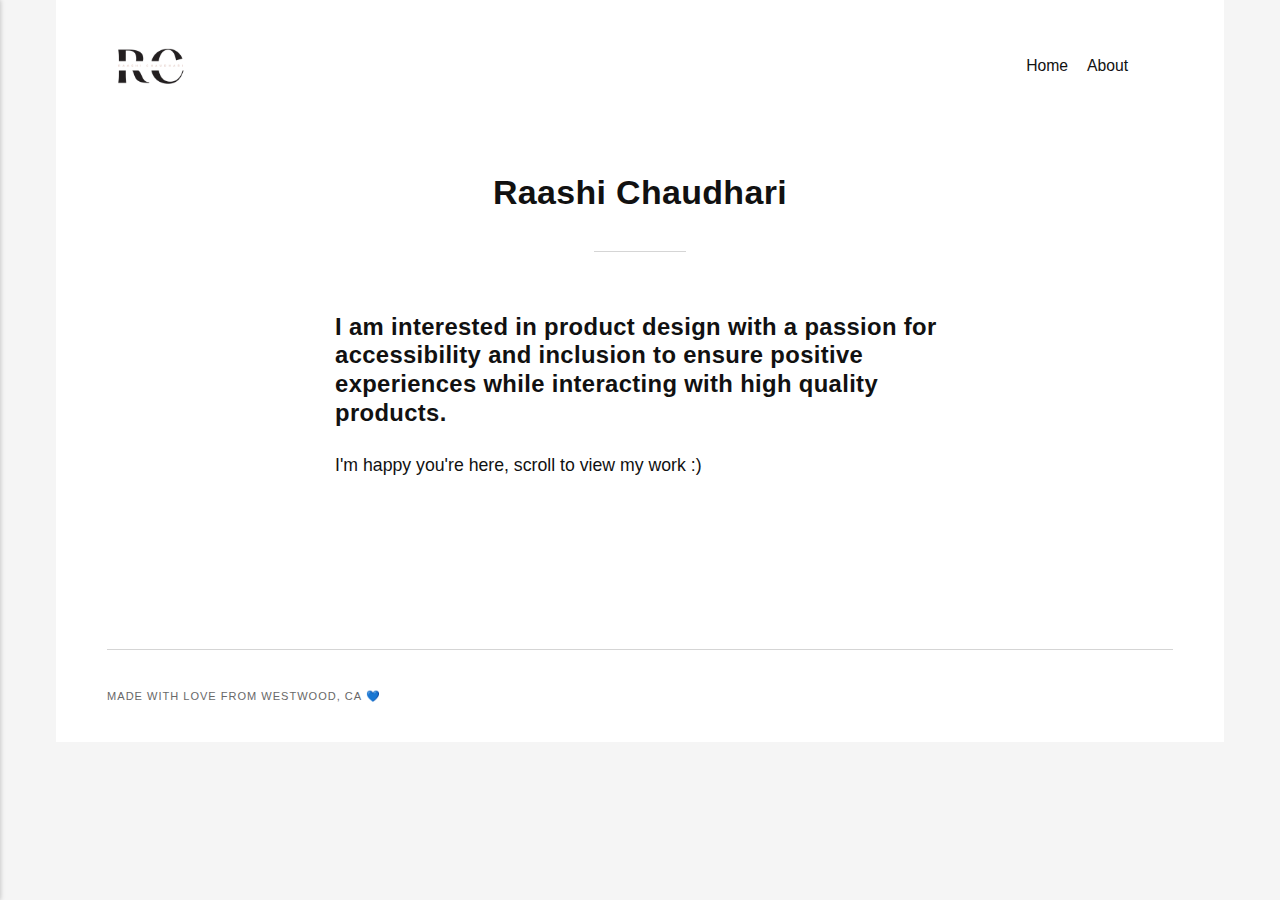
==== index.html @ 426cf376 "Publii: update content" ====
<!DOCTYPE html><html lang="en-gb"><head><meta charset="utf-8"><meta http-equiv="X-UA-Compatible" content="IE=edge"><meta name="viewport" content="width=device-width,initial-scale=1"><title>Raashi&#x27;s Portfolio</title><meta name="generator" content="Publii Open-Source CMS for Static Site"><link rel="canonical" href="https://raashic02.github.io/Portfolio/"><link rel="alternate" type="application/atom+xml" href="https://raashic02.github.io/Portfolio/feed.xml"><link rel="alternate" type="application/json" href="https://raashic02.github.io/Portfolio/feed.json"><meta property="og:title" content="Raashi's Portfolio"><meta property="og:image" content="https://raashic02.github.io/Portfolio/media/website/Black-and-White-Minimalist-Aesthetic-Initials-Font-Logo-1.png"><meta property="og:image:width" content="500"><meta property="og:image:height" content="500"><meta property="og:site_name" content="Raashi's Portfolio"><meta property="og:description" content=""><meta property="og:url" content="https://raashic02.github.io/Portfolio/"><meta property="og:type" content="website"><link rel="stylesheet" href="https://raashic02.github.io/Portfolio/assets/css/style.css?v=be22850a9bbb8f0e107ebd1450504986"><script type="application/ld+json">{"@context":"http://schema.org","@type":"Organization","name":"Raashi's Portfolio","logo":"https://raashic02.github.io/Portfolio/media/website/Black-and-White-Minimalist-Aesthetic-Initials-Font-Logo-1.png","url":"https://raashic02.github.io/Portfolio/","sameAs":["https://www.linkedin.com/in/raashi-chaudhari/"]}</script><noscript><style>img[loading] {
                    opacity: 1;
                }</style></noscript></head><body><div class="container"><header class="header" id="js-header"><a href="https://raashic02.github.io/Portfolio/" class="logo"><img src="https://raashic02.github.io/Portfolio/media/website/Black-and-White-Minimalist-Aesthetic-Initials-Font-Logo-1.png" alt="Raashi&#x27;s Portfolio" width="500" height="500"></a><nav class="navbar js-navbar"><button class="navbar__toggle js-toggle" aria-label="Menu"><span class="navbar__toggle-box"><span class="navbar__toggle-inner">Menu</span></span></button><ul class="navbar__menu"><li><a href="https://raashic02.github.io/Portfolio/raashi-chaudharis-portfolio-p/" target="_self">Home</a></li><li><a href="https://raashic02.github.io/Portfolio/about-me/" target="_self">About</a></li></ul></nav></header><main><article class="post wrapper"><header class="hero"><h1 class="post__title">Raashi Chaudhari</h1></header><div class="post__entry"><h3 class="font_0 wixui-rich-text__text"><span class="wixui-rich-text__text"><span class="color_15 wixui-rich-text__text">I am interested in product design with a passion for accessibility and inclusion to ensure positive experiences while interacting with high quality products. </span></span></h3><p>I'm happy you're here, scroll to view my work :)</p><p> </p></div></article></main><footer class="footer"><div class="footer__copyright">Made with love from Westwood, CA 💙</div><div class="footer__social"><a href="https://www.linkedin.com/in/raashi-chaudhari/" class="linkedin" aria-label="LinkedIn"><svg class="icon"><use xlink:href="https://raashic02.github.io/Portfolio/assets/svg/svg-map.svg#linkedin"/></svg></a></div></footer></div><script defer="defer" src="https://raashic02.github.io/Portfolio/assets/js/scripts.min.js?v=620157e86bfc246cfef480b1b4aadb48"></script><script>window.publiiThemeMenuConfig={mobileMenuMode:'sidebar',animationSpeed:300,submenuWidth: 'auto',doubleClickTime:500,mobileMenuExpandableSubmenus:false,relatedContainerForOverlayMenuSelector:'.navbar'};</script><script>/*<![CDATA[*/var images=document.querySelectorAll("img[loading]");for(var i=0;i<images.length;i++){if(images[i].complete){images[i].classList.add("is-loaded")}else{images[i].addEventListener("load",function(){this.classList.add("is-loaded")},false)}};/*]]>*/</script></body></html>
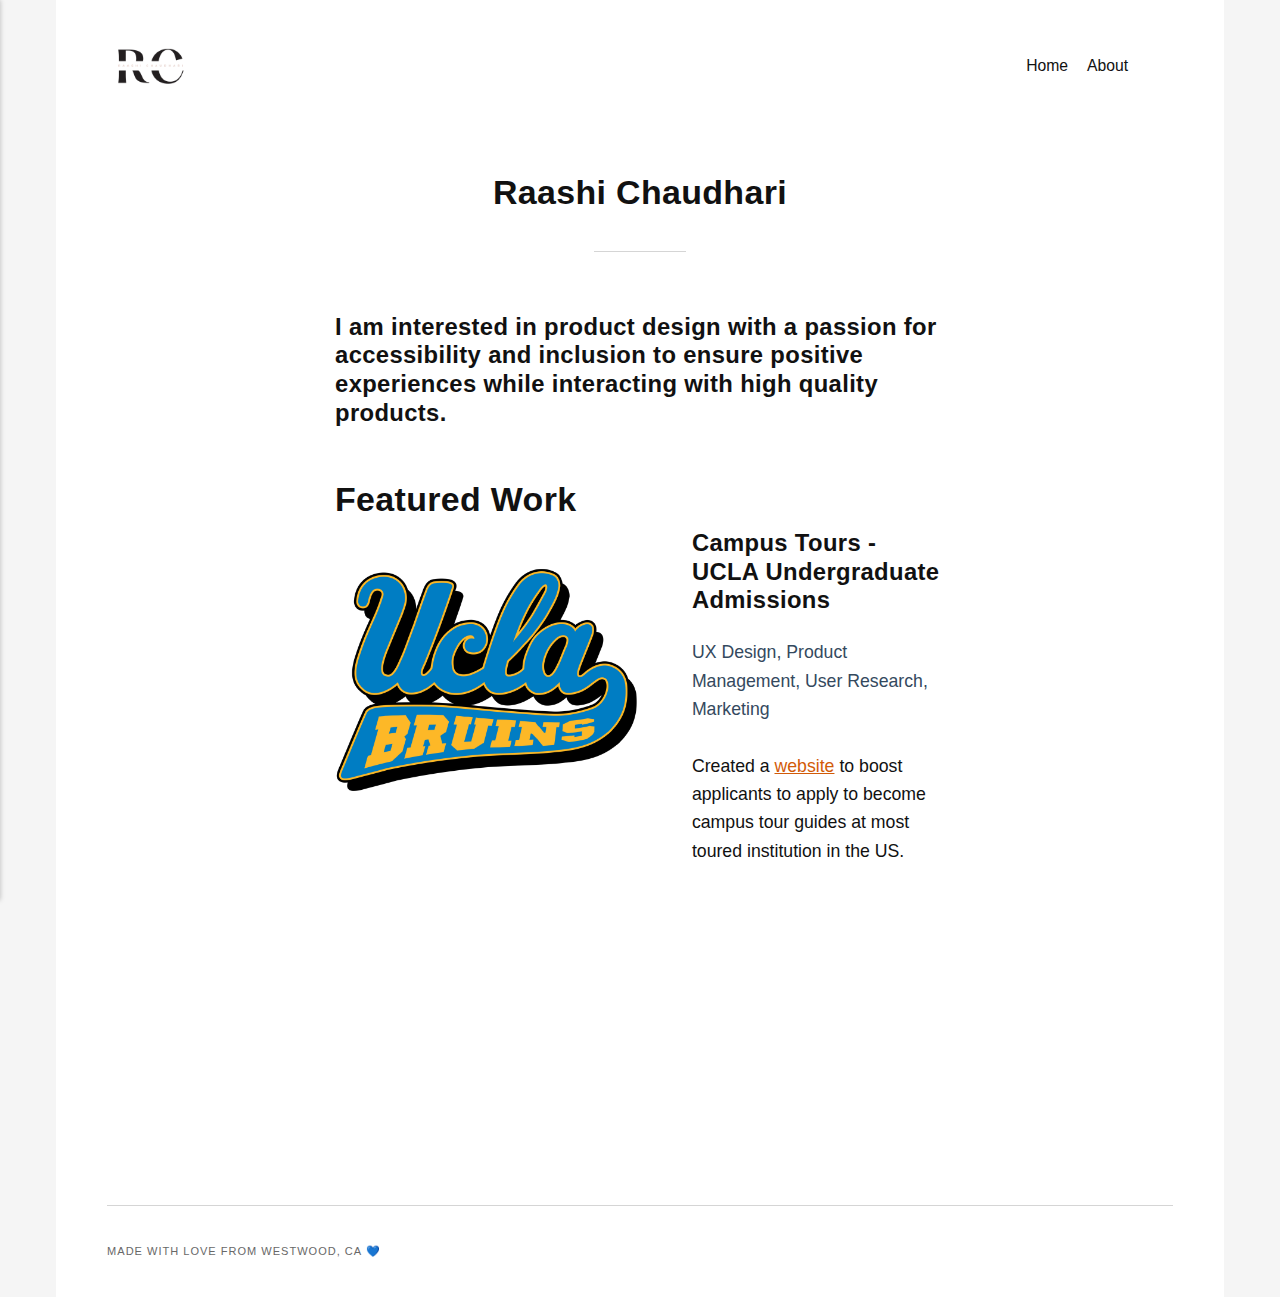
==== commit 7acb071e: "Publii: update content" ====
--- a/index.html
+++ b/index.html
@@ -1,3 +1,3 @@
 <!DOCTYPE html><html lang="en-gb"><head><meta charset="utf-8"><meta http-equiv="X-UA-Compatible" content="IE=edge"><meta name="viewport" content="width=device-width,initial-scale=1"><title>Raashi&#x27;s Portfolio</title><meta name="generator" content="Publii Open-Source CMS for Static Site"><link rel="canonical" href="https://raashic02.github.io/Portfolio/"><link rel="alternate" type="application/atom+xml" href="https://raashic02.github.io/Portfolio/feed.xml"><link rel="alternate" type="application/json" href="https://raashic02.github.io/Portfolio/feed.json"><meta property="og:title" content="Raashi's Portfolio"><meta property="og:image" content="https://raashic02.github.io/Portfolio/media/website/Black-and-White-Minimalist-Aesthetic-Initials-Font-Logo-1.png"><meta property="og:image:width" content="500"><meta property="og:image:height" content="500"><meta property="og:site_name" content="Raashi's Portfolio"><meta property="og:description" content=""><meta property="og:url" content="https://raashic02.github.io/Portfolio/"><meta property="og:type" content="website"><link rel="stylesheet" href="https://raashic02.github.io/Portfolio/assets/css/style.css?v=be22850a9bbb8f0e107ebd1450504986"><script type="application/ld+json">{"@context":"http://schema.org","@type":"Organization","name":"Raashi's Portfolio","logo":"https://raashic02.github.io/Portfolio/media/website/Black-and-White-Minimalist-Aesthetic-Initials-Font-Logo-1.png","url":"https://raashic02.github.io/Portfolio/","sameAs":["https://www.linkedin.com/in/raashi-chaudhari/"]}</script><noscript><style>img[loading] {
                     opacity: 1;
-                }</style></noscript></head><body><div class="container"><header class="header" id="js-header"><a href="https://raashic02.github.io/Portfolio/" class="logo"><img src="https://raashic02.github.io/Portfolio/media/website/Black-and-White-Minimalist-Aesthetic-Initials-Font-Logo-1.png" alt="Raashi&#x27;s Portfolio" width="500" height="500"></a><nav class="navbar js-navbar"><button class="navbar__toggle js-toggle" aria-label="Menu"><span class="navbar__toggle-box"><span class="navbar__toggle-inner">Menu</span></span></button><ul class="navbar__menu"><li><a href="https://raashic02.github.io/Portfolio/raashi-chaudharis-portfolio-p/" target="_self">Home</a></li><li><a href="https://raashic02.github.io/Portfolio/about-me/" target="_self">About</a></li></ul></nav></header><main><article class="post wrapper"><header class="hero"><h1 class="post__title">Raashi Chaudhari</h1></header><div class="post__entry"><h3 class="font_0 wixui-rich-text__text"><span class="wixui-rich-text__text"><span class="color_15 wixui-rich-text__text">I am interested in product design with a passion for accessibility and inclusion to ensure positive experiences while interacting with high quality products. </span></span></h3><p>I'm happy you're here, scroll to view my work :)</p><p> </p></div></article></main><footer class="footer"><div class="footer__copyright">Made with love from Westwood, CA 💙</div><div class="footer__social"><a href="https://www.linkedin.com/in/raashi-chaudhari/" class="linkedin" aria-label="LinkedIn"><svg class="icon"><use xlink:href="https://raashic02.github.io/Portfolio/assets/svg/svg-map.svg#linkedin"/></svg></a></div></footer></div><script defer="defer" src="https://raashic02.github.io/Portfolio/assets/js/scripts.min.js?v=620157e86bfc246cfef480b1b4aadb48"></script><script>window.publiiThemeMenuConfig={mobileMenuMode:'sidebar',animationSpeed:300,submenuWidth: 'auto',doubleClickTime:500,mobileMenuExpandableSubmenus:false,relatedContainerForOverlayMenuSelector:'.navbar'};</script><script>/*<![CDATA[*/var images=document.querySelectorAll("img[loading]");for(var i=0;i<images.length;i++){if(images[i].complete){images[i].classList.add("is-loaded")}else{images[i].addEventListener("load",function(){this.classList.add("is-loaded")},false)}};/*]]>*/</script></body></html>+                }</style></noscript></head><body><div class="container"><header class="header" id="js-header"><a href="https://raashic02.github.io/Portfolio/" class="logo"><img src="https://raashic02.github.io/Portfolio/media/website/Black-and-White-Minimalist-Aesthetic-Initials-Font-Logo-1.png" alt="Raashi&#x27;s Portfolio" width="500" height="500"></a><nav class="navbar js-navbar"><button class="navbar__toggle js-toggle" aria-label="Menu"><span class="navbar__toggle-box"><span class="navbar__toggle-inner">Menu</span></span></button><ul class="navbar__menu"><li><a href="https://raashic02.github.io/Portfolio/raashi-chaudharis-portfolio-p/" target="_self">Home</a></li><li><a href="https://raashic02.github.io/Portfolio/about-me/" target="_self">About</a></li></ul></nav></header><main><article class="post wrapper"><header class="hero"><h1 class="post__title">Raashi Chaudhari</h1></header><div class="post__entry"><h3 class="font_0 wixui-rich-text__text"><span class="wixui-rich-text__text"><span class="color_15 wixui-rich-text__text">I am interested in product design with a passion for accessibility and inclusion to ensure positive experiences while interacting with high quality products. </span></span></h3><p> </p><h1>Featured Work</h1><h3 class="align-left"><figure class="post__image post__image--left"><img loading="lazy" src="https://raashic02.github.io/Portfolio/media/posts/1/UCLA_Bruins_logo.svg.png" alt="" width="453" height="337" sizes="(max-width: 1024px) 100vw, 1024px" srcset="https://raashic02.github.io/Portfolio/media/posts/1/responsive/UCLA_Bruins_logo.svg-xs.png 300w, https://raashic02.github.io/Portfolio/media/posts/1/responsive/UCLA_Bruins_logo.svg-sm.png 480w, https://raashic02.github.io/Portfolio/media/posts/1/responsive/UCLA_Bruins_logo.svg-md.png 768w, https://raashic02.github.io/Portfolio/media/posts/1/responsive/UCLA_Bruins_logo.svg-lg.png 1024w"></figure>Campus Tours - UCLA Undergraduate Admissions</h3><p class="align-left"><span style="color: #34495e;">UX Design, Product Management, User Research, Marketing</span></p><div class="page" title="Page 1"><div class="section"><div class="layoutArea"><div> </div><div class="column"><span style="color: var(--text-primary-color); font-family: var(--editor-font-family); font-size: inherit; font-weight: var(--font-weight-normal);">Created a </span><a href="https://uclacampustourguides.com/" target="_blank" rel="noopener noreferrer" style="font-family: var(--editor-font-family); font-size: inherit; font-weight: var(--font-weight-normal);">website</a><span style="color: var(--text-primary-color); font-family: var(--editor-font-family); font-size: inherit; font-weight: var(--font-weight-normal);"> to boost applicants to apply to become campus tour guides at most toured institution in the US.  </span></div></div><div class="layoutArea"><div class="column"><p> </p><p> </p><p> </p><p> </p></div></div></div></div></div></article></main><footer class="footer"><div class="footer__copyright">Made with love from Westwood, CA 💙</div><div class="footer__social"><a href="https://www.linkedin.com/in/raashi-chaudhari/" class="linkedin" aria-label="LinkedIn"><svg class="icon"><use xlink:href="https://raashic02.github.io/Portfolio/assets/svg/svg-map.svg#linkedin"/></svg></a></div></footer></div><script defer="defer" src="https://raashic02.github.io/Portfolio/assets/js/scripts.min.js?v=620157e86bfc246cfef480b1b4aadb48"></script><script>window.publiiThemeMenuConfig={mobileMenuMode:'sidebar',animationSpeed:300,submenuWidth: 'auto',doubleClickTime:500,mobileMenuExpandableSubmenus:false,relatedContainerForOverlayMenuSelector:'.navbar'};</script><script>/*<![CDATA[*/var images=document.querySelectorAll("img[loading]");for(var i=0;i<images.length;i++){if(images[i].complete){images[i].classList.add("is-loaded")}else{images[i].addEventListener("load",function(){this.classList.add("is-loaded")},false)}};/*]]>*/</script></body></html>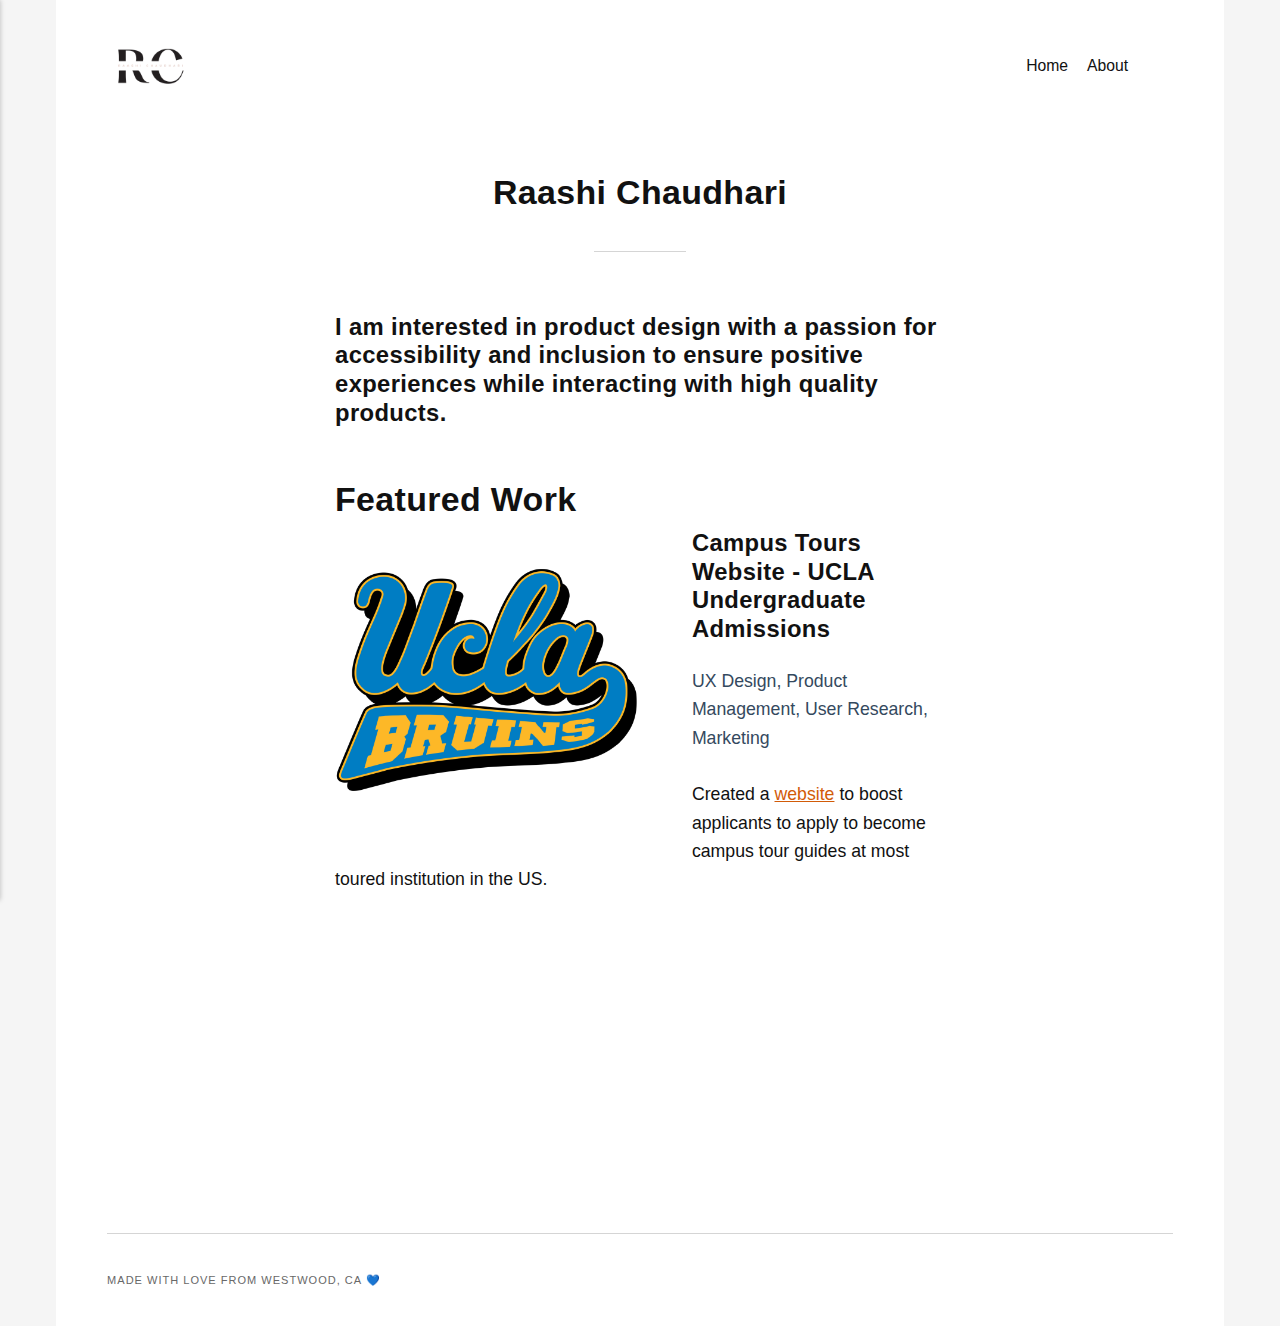
==== commit 91cc6eb7: "Publii: update content" ====
--- a/index.html
+++ b/index.html
@@ -1,3 +1,3 @@
 <!DOCTYPE html><html lang="en-gb"><head><meta charset="utf-8"><meta http-equiv="X-UA-Compatible" content="IE=edge"><meta name="viewport" content="width=device-width,initial-scale=1"><title>Raashi&#x27;s Portfolio</title><meta name="generator" content="Publii Open-Source CMS for Static Site"><link rel="canonical" href="https://raashic02.github.io/Portfolio/"><link rel="alternate" type="application/atom+xml" href="https://raashic02.github.io/Portfolio/feed.xml"><link rel="alternate" type="application/json" href="https://raashic02.github.io/Portfolio/feed.json"><meta property="og:title" content="Raashi's Portfolio"><meta property="og:image" content="https://raashic02.github.io/Portfolio/media/website/Black-and-White-Minimalist-Aesthetic-Initials-Font-Logo-1.png"><meta property="og:image:width" content="500"><meta property="og:image:height" content="500"><meta property="og:site_name" content="Raashi's Portfolio"><meta property="og:description" content=""><meta property="og:url" content="https://raashic02.github.io/Portfolio/"><meta property="og:type" content="website"><link rel="stylesheet" href="https://raashic02.github.io/Portfolio/assets/css/style.css?v=be22850a9bbb8f0e107ebd1450504986"><script type="application/ld+json">{"@context":"http://schema.org","@type":"Organization","name":"Raashi's Portfolio","logo":"https://raashic02.github.io/Portfolio/media/website/Black-and-White-Minimalist-Aesthetic-Initials-Font-Logo-1.png","url":"https://raashic02.github.io/Portfolio/","sameAs":["https://www.linkedin.com/in/raashi-chaudhari/"]}</script><noscript><style>img[loading] {
                     opacity: 1;
-                }</style></noscript></head><body><div class="container"><header class="header" id="js-header"><a href="https://raashic02.github.io/Portfolio/" class="logo"><img src="https://raashic02.github.io/Portfolio/media/website/Black-and-White-Minimalist-Aesthetic-Initials-Font-Logo-1.png" alt="Raashi&#x27;s Portfolio" width="500" height="500"></a><nav class="navbar js-navbar"><button class="navbar__toggle js-toggle" aria-label="Menu"><span class="navbar__toggle-box"><span class="navbar__toggle-inner">Menu</span></span></button><ul class="navbar__menu"><li><a href="https://raashic02.github.io/Portfolio/raashi-chaudharis-portfolio-p/" target="_self">Home</a></li><li><a href="https://raashic02.github.io/Portfolio/about-me/" target="_self">About</a></li></ul></nav></header><main><article class="post wrapper"><header class="hero"><h1 class="post__title">Raashi Chaudhari</h1></header><div class="post__entry"><h3 class="font_0 wixui-rich-text__text"><span class="wixui-rich-text__text"><span class="color_15 wixui-rich-text__text">I am interested in product design with a passion for accessibility and inclusion to ensure positive experiences while interacting with high quality products. </span></span></h3><p> </p><h1>Featured Work</h1><h3 class="align-left"><figure class="post__image post__image--left"><img loading="lazy" src="https://raashic02.github.io/Portfolio/media/posts/1/UCLA_Bruins_logo.svg.png" alt="" width="453" height="337" sizes="(max-width: 1024px) 100vw, 1024px" srcset="https://raashic02.github.io/Portfolio/media/posts/1/responsive/UCLA_Bruins_logo.svg-xs.png 300w, https://raashic02.github.io/Portfolio/media/posts/1/responsive/UCLA_Bruins_logo.svg-sm.png 480w, https://raashic02.github.io/Portfolio/media/posts/1/responsive/UCLA_Bruins_logo.svg-md.png 768w, https://raashic02.github.io/Portfolio/media/posts/1/responsive/UCLA_Bruins_logo.svg-lg.png 1024w"></figure>Campus Tours - UCLA Undergraduate Admissions</h3><p class="align-left"><span style="color: #34495e;">UX Design, Product Management, User Research, Marketing</span></p><div class="page" title="Page 1"><div class="section"><div class="layoutArea"><div> </div><div class="column"><span style="color: var(--text-primary-color); font-family: var(--editor-font-family); font-size: inherit; font-weight: var(--font-weight-normal);">Created a </span><a href="https://uclacampustourguides.com/" target="_blank" rel="noopener noreferrer" style="font-family: var(--editor-font-family); font-size: inherit; font-weight: var(--font-weight-normal);">website</a><span style="color: var(--text-primary-color); font-family: var(--editor-font-family); font-size: inherit; font-weight: var(--font-weight-normal);"> to boost applicants to apply to become campus tour guides at most toured institution in the US.  </span></div></div><div class="layoutArea"><div class="column"><p> </p><p> </p><p> </p><p> </p></div></div></div></div></div></article></main><footer class="footer"><div class="footer__copyright">Made with love from Westwood, CA 💙</div><div class="footer__social"><a href="https://www.linkedin.com/in/raashi-chaudhari/" class="linkedin" aria-label="LinkedIn"><svg class="icon"><use xlink:href="https://raashic02.github.io/Portfolio/assets/svg/svg-map.svg#linkedin"/></svg></a></div></footer></div><script defer="defer" src="https://raashic02.github.io/Portfolio/assets/js/scripts.min.js?v=620157e86bfc246cfef480b1b4aadb48"></script><script>window.publiiThemeMenuConfig={mobileMenuMode:'sidebar',animationSpeed:300,submenuWidth: 'auto',doubleClickTime:500,mobileMenuExpandableSubmenus:false,relatedContainerForOverlayMenuSelector:'.navbar'};</script><script>/*<![CDATA[*/var images=document.querySelectorAll("img[loading]");for(var i=0;i<images.length;i++){if(images[i].complete){images[i].classList.add("is-loaded")}else{images[i].addEventListener("load",function(){this.classList.add("is-loaded")},false)}};/*]]>*/</script></body></html>+                }</style></noscript></head><body><div class="container"><header class="header" id="js-header"><a href="https://raashic02.github.io/Portfolio/" class="logo"><img src="https://raashic02.github.io/Portfolio/media/website/Black-and-White-Minimalist-Aesthetic-Initials-Font-Logo-1.png" alt="Raashi&#x27;s Portfolio" width="500" height="500"></a><nav class="navbar js-navbar"><button class="navbar__toggle js-toggle" aria-label="Menu"><span class="navbar__toggle-box"><span class="navbar__toggle-inner">Menu</span></span></button><ul class="navbar__menu"><li><a href="https://raashic02.github.io/Portfolio/raashi-chaudharis-portfolio-p/" target="_self">Home</a></li><li><a href="https://raashic02.github.io/Portfolio/about-me/" target="_self">About</a></li></ul></nav></header><main><article class="post wrapper"><header class="hero"><h1 class="post__title">Raashi Chaudhari</h1></header><div class="post__entry"><h3 class="font_0 wixui-rich-text__text"><span class="wixui-rich-text__text"><span class="color_15 wixui-rich-text__text">I am interested in product design with a passion for accessibility and inclusion to ensure positive experiences while interacting with high quality products. </span></span></h3><p> </p><h1>Featured Work</h1><h3 class="align-left"><figure class="post__image post__image--left"><img loading="lazy" src="https://raashic02.github.io/Portfolio/media/posts/1/UCLA_Bruins_logo.svg.png" alt="" width="453" height="337" sizes="(max-width: 1024px) 100vw, 1024px" srcset="https://raashic02.github.io/Portfolio/media/posts/1/responsive/UCLA_Bruins_logo.svg-xs.png 300w, https://raashic02.github.io/Portfolio/media/posts/1/responsive/UCLA_Bruins_logo.svg-sm.png 480w, https://raashic02.github.io/Portfolio/media/posts/1/responsive/UCLA_Bruins_logo.svg-md.png 768w, https://raashic02.github.io/Portfolio/media/posts/1/responsive/UCLA_Bruins_logo.svg-lg.png 1024w"></figure>Campus Tours Website - UCLA Undergraduate Admissions</h3><p class="align-left"><span style="color: #34495e;">UX Design, Product Management, User Research, Marketing</span></p><div class="page" title="Page 1"><div class="section"><div class="layoutArea"><div> </div><div class="column"><span style="color: var(--text-primary-color); font-family: var(--editor-font-family); font-size: inherit; font-weight: var(--font-weight-normal);">Created a </span><a href="https://uclacampustourguides.com/" target="_blank" rel="noopener noreferrer" style="font-family: var(--editor-font-family); font-size: inherit; font-weight: var(--font-weight-normal);">website</a><span style="color: var(--text-primary-color); font-family: var(--editor-font-family); font-size: inherit; font-weight: var(--font-weight-normal);"> to boost applicants to apply to become campus tour guides at most toured institution in the US.  </span></div></div><div class="layoutArea"><div class="column"><p> </p><p> </p><p> </p><p> </p></div></div></div></div></div></article></main><footer class="footer"><div class="footer__copyright">Made with love from Westwood, CA 💙</div><div class="footer__social"><a href="https://www.linkedin.com/in/raashi-chaudhari/" class="linkedin" aria-label="LinkedIn"><svg class="icon"><use xlink:href="https://raashic02.github.io/Portfolio/assets/svg/svg-map.svg#linkedin"/></svg></a></div></footer></div><script defer="defer" src="https://raashic02.github.io/Portfolio/assets/js/scripts.min.js?v=620157e86bfc246cfef480b1b4aadb48"></script><script>window.publiiThemeMenuConfig={mobileMenuMode:'sidebar',animationSpeed:300,submenuWidth: 'auto',doubleClickTime:500,mobileMenuExpandableSubmenus:false,relatedContainerForOverlayMenuSelector:'.navbar'};</script><script>/*<![CDATA[*/var images=document.querySelectorAll("img[loading]");for(var i=0;i<images.length;i++){if(images[i].complete){images[i].classList.add("is-loaded")}else{images[i].addEventListener("load",function(){this.classList.add("is-loaded")},false)}};/*]]>*/</script></body></html>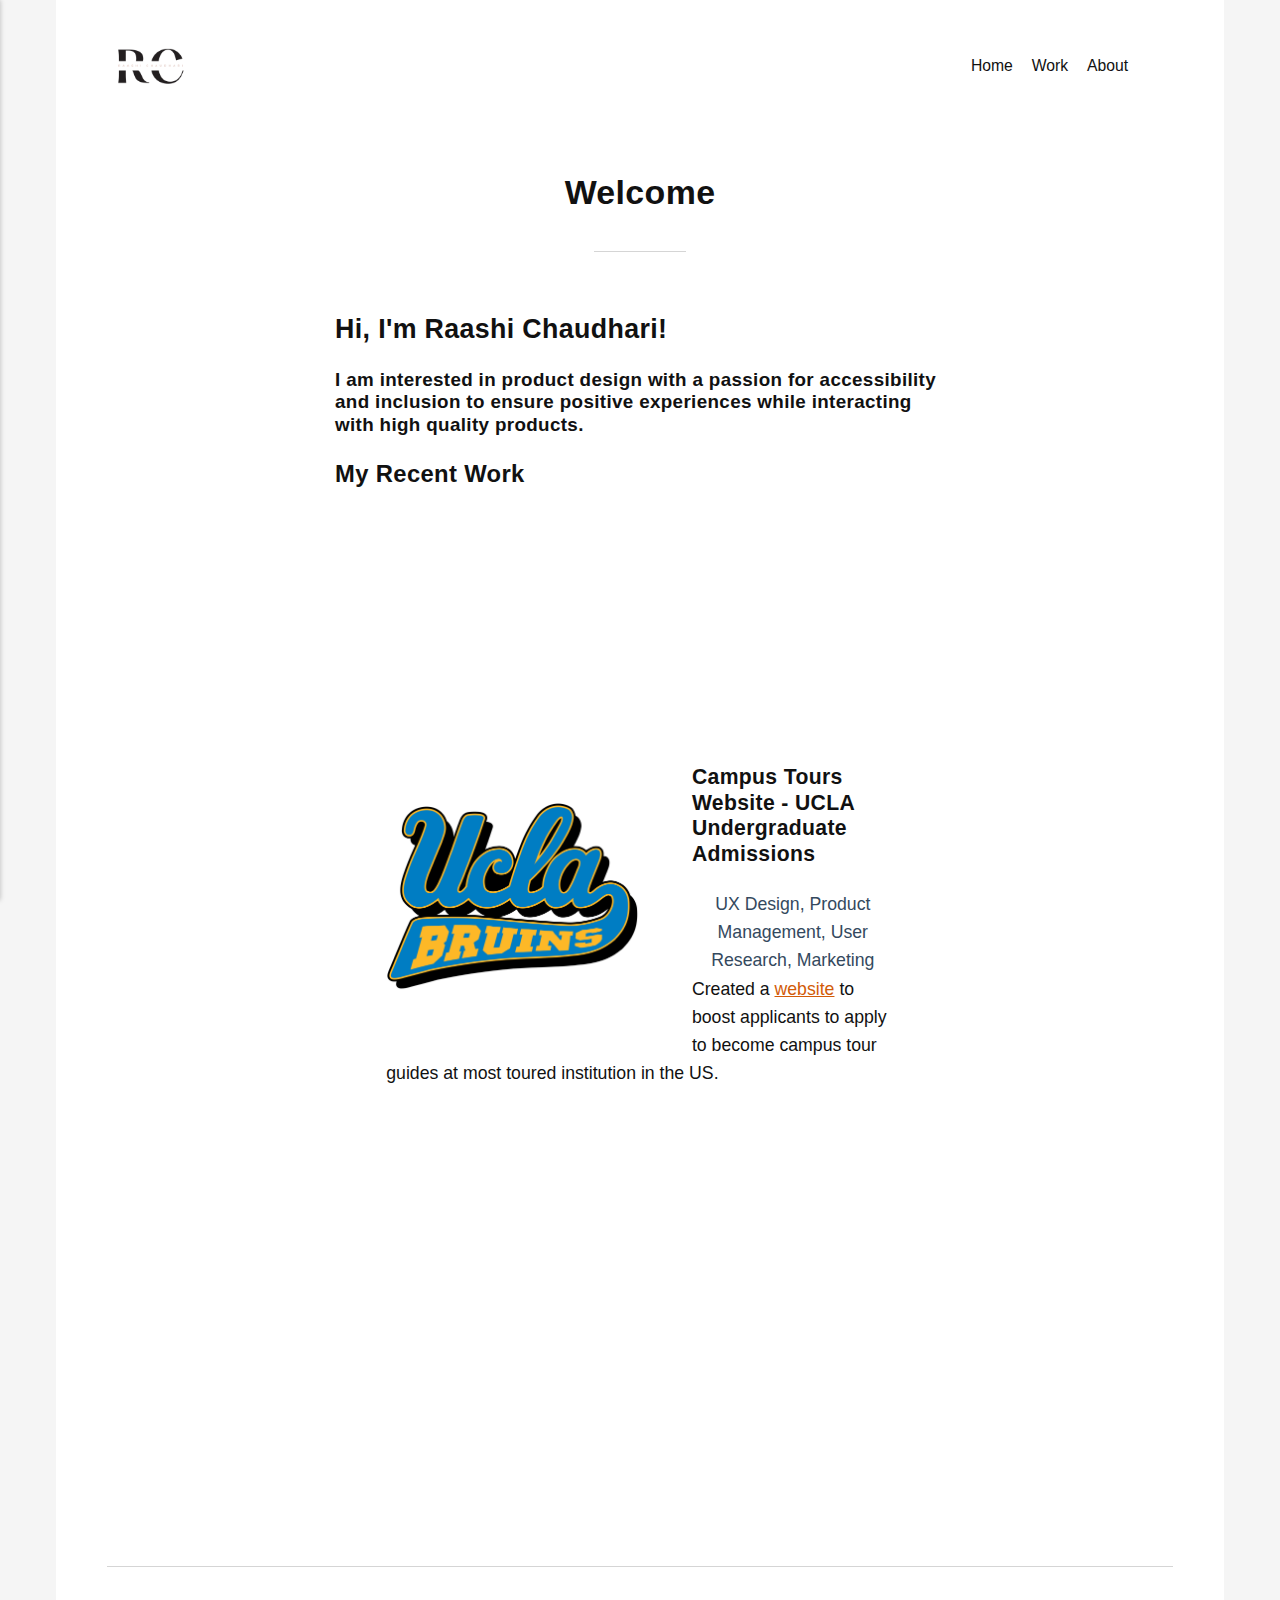
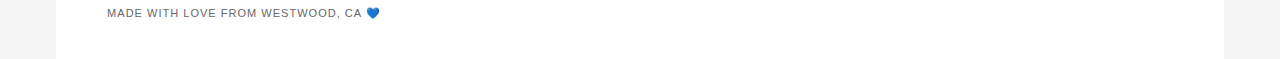
==== commit 8ac9ac0f: "Publii: update content" ====
--- a/index.html
+++ b/index.html
@@ -1,3 +1,3 @@
 <!DOCTYPE html><html lang="en-gb"><head><meta charset="utf-8"><meta http-equiv="X-UA-Compatible" content="IE=edge"><meta name="viewport" content="width=device-width,initial-scale=1"><title>Raashi&#x27;s Portfolio</title><meta name="generator" content="Publii Open-Source CMS for Static Site"><link rel="canonical" href="https://raashic02.github.io/Portfolio/"><link rel="alternate" type="application/atom+xml" href="https://raashic02.github.io/Portfolio/feed.xml"><link rel="alternate" type="application/json" href="https://raashic02.github.io/Portfolio/feed.json"><meta property="og:title" content="Raashi's Portfolio"><meta property="og:image" content="https://raashic02.github.io/Portfolio/media/website/Black-and-White-Minimalist-Aesthetic-Initials-Font-Logo-1.png"><meta property="og:image:width" content="500"><meta property="og:image:height" content="500"><meta property="og:site_name" content="Raashi's Portfolio"><meta property="og:description" content=""><meta property="og:url" content="https://raashic02.github.io/Portfolio/"><meta property="og:type" content="website"><link rel="stylesheet" href="https://raashic02.github.io/Portfolio/assets/css/style.css?v=be22850a9bbb8f0e107ebd1450504986"><script type="application/ld+json">{"@context":"http://schema.org","@type":"Organization","name":"Raashi's Portfolio","logo":"https://raashic02.github.io/Portfolio/media/website/Black-and-White-Minimalist-Aesthetic-Initials-Font-Logo-1.png","url":"https://raashic02.github.io/Portfolio/","sameAs":["https://www.linkedin.com/in/raashi-chaudhari/"]}</script><noscript><style>img[loading] {
                     opacity: 1;
-                }</style></noscript></head><body><div class="container"><header class="header" id="js-header"><a href="https://raashic02.github.io/Portfolio/" class="logo"><img src="https://raashic02.github.io/Portfolio/media/website/Black-and-White-Minimalist-Aesthetic-Initials-Font-Logo-1.png" alt="Raashi&#x27;s Portfolio" width="500" height="500"></a><nav class="navbar js-navbar"><button class="navbar__toggle js-toggle" aria-label="Menu"><span class="navbar__toggle-box"><span class="navbar__toggle-inner">Menu</span></span></button><ul class="navbar__menu"><li><a href="https://raashic02.github.io/Portfolio/raashi-chaudharis-portfolio-p/" target="_self">Home</a></li><li><a href="https://raashic02.github.io/Portfolio/about-me/" target="_self">About</a></li></ul></nav></header><main><article class="post wrapper"><header class="hero"><h1 class="post__title">Raashi Chaudhari</h1></header><div class="post__entry"><h3 class="font_0 wixui-rich-text__text"><span class="wixui-rich-text__text"><span class="color_15 wixui-rich-text__text">I am interested in product design with a passion for accessibility and inclusion to ensure positive experiences while interacting with high quality products. </span></span></h3><p> </p><h1>Featured Work</h1><h3 class="align-left"><figure class="post__image post__image--left"><img loading="lazy" src="https://raashic02.github.io/Portfolio/media/posts/1/UCLA_Bruins_logo.svg.png" alt="" width="453" height="337" sizes="(max-width: 1024px) 100vw, 1024px" srcset="https://raashic02.github.io/Portfolio/media/posts/1/responsive/UCLA_Bruins_logo.svg-xs.png 300w, https://raashic02.github.io/Portfolio/media/posts/1/responsive/UCLA_Bruins_logo.svg-sm.png 480w, https://raashic02.github.io/Portfolio/media/posts/1/responsive/UCLA_Bruins_logo.svg-md.png 768w, https://raashic02.github.io/Portfolio/media/posts/1/responsive/UCLA_Bruins_logo.svg-lg.png 1024w"></figure>Campus Tours Website - UCLA Undergraduate Admissions</h3><p class="align-left"><span style="color: #34495e;">UX Design, Product Management, User Research, Marketing</span></p><div class="page" title="Page 1"><div class="section"><div class="layoutArea"><div> </div><div class="column"><span style="color: var(--text-primary-color); font-family: var(--editor-font-family); font-size: inherit; font-weight: var(--font-weight-normal);">Created a </span><a href="https://uclacampustourguides.com/" target="_blank" rel="noopener noreferrer" style="font-family: var(--editor-font-family); font-size: inherit; font-weight: var(--font-weight-normal);">website</a><span style="color: var(--text-primary-color); font-family: var(--editor-font-family); font-size: inherit; font-weight: var(--font-weight-normal);"> to boost applicants to apply to become campus tour guides at most toured institution in the US.  </span></div></div><div class="layoutArea"><div class="column"><p> </p><p> </p><p> </p><p> </p></div></div></div></div></div></article></main><footer class="footer"><div class="footer__copyright">Made with love from Westwood, CA 💙</div><div class="footer__social"><a href="https://www.linkedin.com/in/raashi-chaudhari/" class="linkedin" aria-label="LinkedIn"><svg class="icon"><use xlink:href="https://raashic02.github.io/Portfolio/assets/svg/svg-map.svg#linkedin"/></svg></a></div></footer></div><script defer="defer" src="https://raashic02.github.io/Portfolio/assets/js/scripts.min.js?v=620157e86bfc246cfef480b1b4aadb48"></script><script>window.publiiThemeMenuConfig={mobileMenuMode:'sidebar',animationSpeed:300,submenuWidth: 'auto',doubleClickTime:500,mobileMenuExpandableSubmenus:false,relatedContainerForOverlayMenuSelector:'.navbar'};</script><script>/*<![CDATA[*/var images=document.querySelectorAll("img[loading]");for(var i=0;i<images.length;i++){if(images[i].complete){images[i].classList.add("is-loaded")}else{images[i].addEventListener("load",function(){this.classList.add("is-loaded")},false)}};/*]]>*/</script></body></html>+                }</style></noscript></head><body><div class="container"><header class="header" id="js-header"><a href="https://raashic02.github.io/Portfolio/" class="logo"><img src="https://raashic02.github.io/Portfolio/media/website/Black-and-White-Minimalist-Aesthetic-Initials-Font-Logo-1.png" alt="Raashi&#x27;s Portfolio" width="500" height="500"></a><nav class="navbar js-navbar"><button class="navbar__toggle js-toggle" aria-label="Menu"><span class="navbar__toggle-box"><span class="navbar__toggle-inner">Menu</span></span></button><ul class="navbar__menu"><li><a href="https://raashic02.github.io/Portfolio/raashi-chaudharis-portfolio-p/" target="_self">Home</a></li><li class="has-submenu"><a href="https://raashic02.github.io/Portfolio/work/" target="_self" aria-haspopup="true">Work</a><ul class="navbar__submenu level-2" aria-hidden="true"><li><a href="https://raashic02.github.io/Portfolio/groupme/" target="_self">GroupMe</a></li><li><a href="https://raashic02.github.io/Portfolio/airbnb/" target="_self">AirBnb</a></li><li><a href="https://raashic02.github.io/Portfolio/ucla/" target="_self">UCLA</a></li></ul></li><li><a href="https://raashic02.github.io/Portfolio/about-me/" target="_self">About</a></li></ul></nav></header><main><article class="post wrapper"><header class="hero"><h1 class="post__title">Welcome</h1></header><div class="post__entry"><h2>Hi, I'm Raashi Chaudhari!</h2><h5><span class="wixui-rich-text__text"><span class="color_15 wixui-rich-text__text">I am interested in product design with a passion for accessibility and inclusion to ensure positive experiences while interacting with high quality products. </span></span></h5><h3>My Recent Work</h3><p> </p><div class="container"><h4 class="align-left"><figure class="post__image post__image--left"><img loading="lazy" src="https://raashic02.github.io/Portfolio/media/posts/1/UCLA_Bruins_logo.svg.png" alt="" width="453" height="337" sizes="(max-width: 1024px) 100vw, 1024px" srcset="https://raashic02.github.io/Portfolio/media/posts/1/responsive/UCLA_Bruins_logo.svg-xs.png 300w, https://raashic02.github.io/Portfolio/media/posts/1/responsive/UCLA_Bruins_logo.svg-sm.png 480w, https://raashic02.github.io/Portfolio/media/posts/1/responsive/UCLA_Bruins_logo.svg-md.png 768w, https://raashic02.github.io/Portfolio/media/posts/1/responsive/UCLA_Bruins_logo.svg-lg.png 1024w"></figure>Campus Tours Website - UCLA Undergraduate Admissions</h4><p class="align-center"><span style="color: #34495e;">UX Design, Product Management, User Research, Marketing</span></p><div class="page" title="Page 1"><div class="section"><div class="layoutArea"><div class="column"><span style="color: var(--text-primary-color); font-family: var(--editor-font-family); font-size: inherit; font-weight: var(--font-weight-normal);">Created a </span><a href="https://uclacampustourguides.com/" target="_blank" rel="noopener noreferrer" style="font-family: var(--editor-font-family); font-size: inherit; font-weight: var(--font-weight-normal);">website</a><span style="color: var(--text-primary-color); font-family: var(--editor-font-family); font-size: inherit; font-weight: var(--font-weight-normal);"> to boost applicants to apply to become campus tour guides at most toured institution in the US.  </span></div></div><div> </div><div> </div><div> </div><div> </div></div><div class="layoutArea"><div class="column"><p> </p><p> </p><p> </p><p> </p></div></div></div></div></div></article></main><footer class="footer"><div class="footer__copyright">Made with love from Westwood, CA 💙</div><div class="footer__social"><a href="https://www.linkedin.com/in/raashi-chaudhari/" class="linkedin" aria-label="LinkedIn"><svg class="icon"><use xlink:href="https://raashic02.github.io/Portfolio/assets/svg/svg-map.svg#linkedin"/></svg></a></div></footer></div><script defer="defer" src="https://raashic02.github.io/Portfolio/assets/js/scripts.min.js?v=620157e86bfc246cfef480b1b4aadb48"></script><script>window.publiiThemeMenuConfig={mobileMenuMode:'sidebar',animationSpeed:300,submenuWidth: 'auto',doubleClickTime:500,mobileMenuExpandableSubmenus:false,relatedContainerForOverlayMenuSelector:'.navbar'};</script><script>/*<![CDATA[*/var images=document.querySelectorAll("img[loading]");for(var i=0;i<images.length;i++){if(images[i].complete){images[i].classList.add("is-loaded")}else{images[i].addEventListener("load",function(){this.classList.add("is-loaded")},false)}};/*]]>*/</script></body></html>